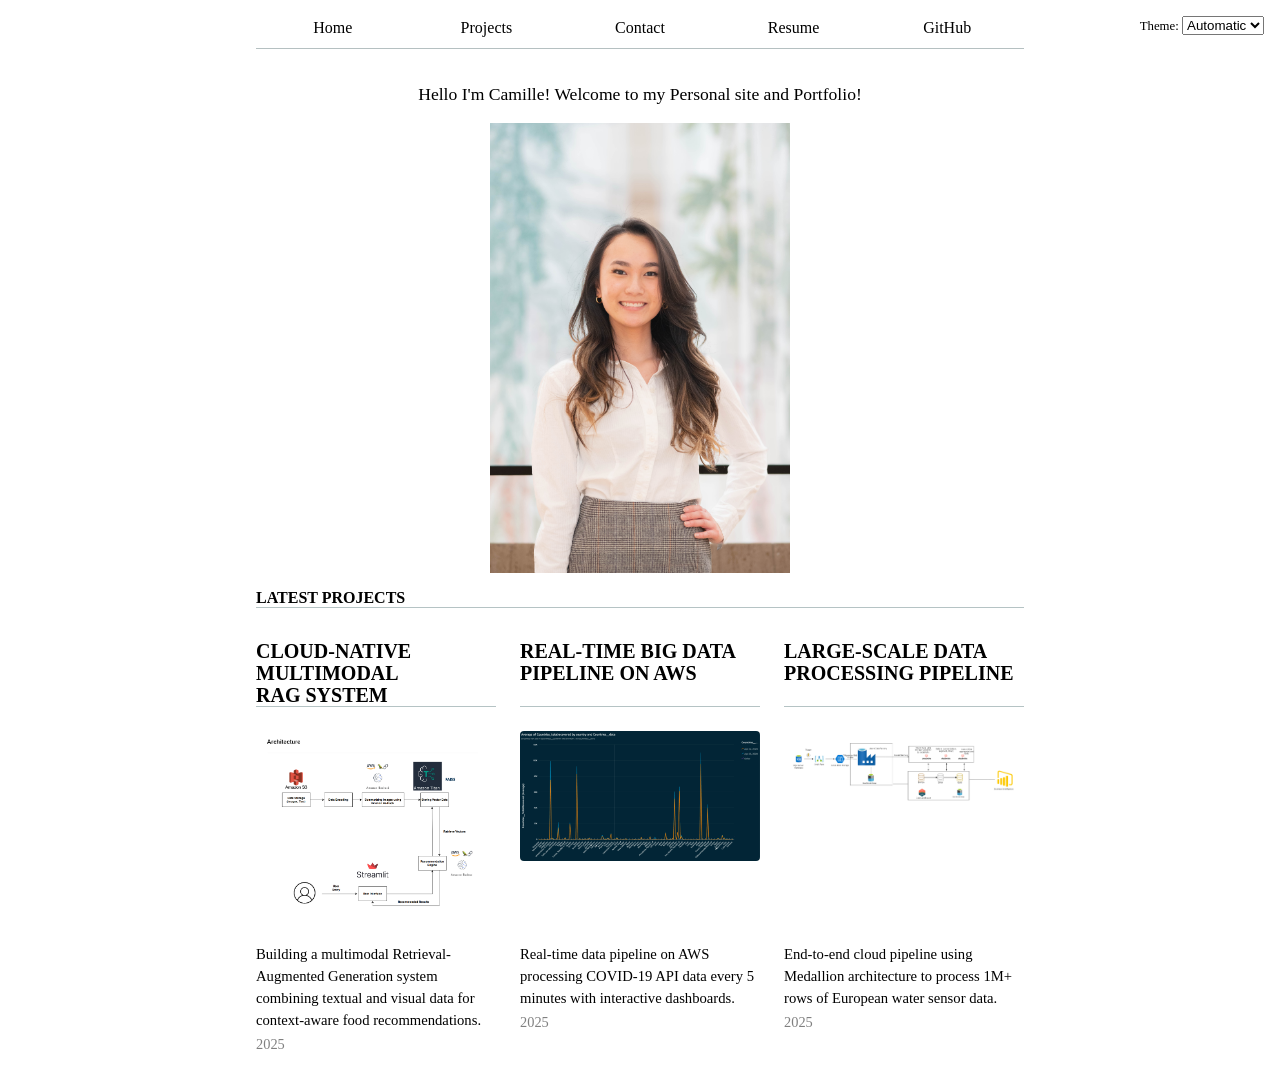
==== index.html @ 056958ed "Initial commit" ====
<!DOCTYPE html>
<html lang="en">
<head>
  <meta charset="utf-8"/>
  <meta name="viewport" content="width=device-width, initial-scale=1.0"/>
  <meta name="description" content="Camille Tran's personal portfolio showcasing data engineering, machine learning, and cloud computing projects."/>
  <meta name="author" content="Camille Tran"/>
  <title>Home - Camille Tran</title>
  <link href="style.css" rel="stylesheet"/>
</head>

<body>
  <!-- <h1>Camille Tran's Portfolio</h1> -->
   
  <p class="welcome">Hello I'm Camille! Welcome to my Personal site and Portfolio!</p>

  <img alt="Camille, smiling at the camera" class="profile-pic" src="images/ProfilePic.jpg"/>

  <!-- Latest Projects Section -->
  <h2>Latest Projects</h2>
  <div class="projects">
    <!-- Auto-inserted project cards from JS -->
  </div>

  <!-- Scripts -->
  <script src="global.js" type="module"></script>
  <script src="index.js" type="module" defer></script>
</body>
</html>
---- style.css ----
/* ============================================
   GLOBAL STYLES - Base styles for all pages
   ============================================ */

/* Color Scheme Variables */
html {
  color-scheme: light dark;
}

:root {
  --text-color: canvastext;
  --background-color: canvas;
  --border-color: oklch(50% 10% 200 / 40%);
  --color-accent: oklch(60% 50% 340); /* pinkish fallback */
}

html {
  accent-color: var(--color-accent);
}

/* Base Body Styles */
body {
  font-family: "Times New Roman", Times, serif;
  max-width: 100ch;
  margin-inline: max(1em, (100% - 100ch) / 2);
  padding-inline: 1em;
  line-height: 1.5;
  background: var(--background-color);
  color: var(--text-color);
}

/* Typography */
h1, h2, h3, h4, h5, h6 {
  line-height: 1.1;
  text-wrap: balance;
}

h1 {
  text-align: center;
  font-size: 300%;
  margin-top: 1rem;
  margin-bottom: 1rem;
  text-transform: uppercase;
}

h2 {
  font-size: 12pt;
  text-transform: uppercase;
  font-weight: bold;
  border-bottom: 1px solid var(--border-color);
  margin-bottom: 0.5em;
}

h3 {
  font-size: 11pt;
  font-weight: bold;
  margin-bottom: 0;
}

section {
  margin-bottom: 2rem;
}

ul {
  padding-left: 1em;
  margin-top: 0.2em;
  font-size: 11pt;
}

p, li {
  font-size: 11pt;
  margin: 0.2em 0;
}

/* Form Elements */
input, textarea, button {
  font: inherit;
  padding: 0.5em;
  border: 1px solid #ccc;
  border-radius: 4px;
}

/* Utility Classes */
.year {
  color: gray;
  font-family: Baskerville, serif;
  font-variant-numeric: oldstyle-nums;
  font-size: 0.9em;
}


/* ============================================
   NAVIGATION - Appears on all pages
   ============================================ */

nav {
  display: flex;
  border-bottom: 1px solid oklch(80% 3% 200);
  margin-bottom: 2rem;
}

nav ul,
nav li {
  display: contents;
}

nav a {
  flex: 1;
  text-align: center;
  text-decoration: none;
  color: inherit;
  padding: 0.5em;
}

nav a.current {
  border-bottom: 0.4em solid oklch(80% 3% 200);
  padding-bottom: 0.1em;
}

nav a:hover {
  border-bottom: 0.4em solid var(--color-accent);
  background-color: oklch(from var(--color-accent) 95% 5% h);
}

/* Color Scheme Switcher */
.color-scheme {
  position: absolute;
  top: 1rem;
  right: 1rem;
  font-size: 0.8rem;
  font-family: inherit;
  z-index: 999;
}


/* ============================================
   HOME PAGE - index.html
   ============================================ */

.profile-pic {
  display: block;
  margin: 1rem auto;
  max-width: 300px;
  height: auto;
}

.welcome {
  text-align: center;
  margin-top: 1.5rem;
  font-size: 1.1rem;
}


/* ============================================
   PROJECTS PAGE - projects/index.html
   ============================================ */

/* Project Grid View */
.projects {
  display: grid;
  grid-template-columns: repeat(auto-fill, minmax(15em, 1fr));
  gap: 1.5em;
  margin-top: 2rem;
}

.projects article {
  display: grid;
  grid-template-rows: subgrid;
  grid-row: span 3;
  transition: transform 0.2s, box-shadow 0.2s;
}

.projects article:hover {
  transform: translateY(-4px);
  box-shadow: 0 4px 12px rgba(0, 0, 0, 0.1);
}

.projects h2 {
  margin: 0;
  font-size: 1.25rem;
}

.projects img {
  width: 100%;
  height: auto;
  object-fit: cover;
  max-height: 250px;
  border-radius: 4px;
}

/* Search Bar */
.searchBar {
  width: 100%;
  max-width: 40em;
  padding: 0.75em 1em;
  font-size: 1rem;
  border: 2px solid var(--border-color);
  border-radius: 6px;
  margin-bottom: 1em;
  transition: border-color 0.2s;
}

.searchBar:focus {
  outline: none;
  border-color: var(--color-accent);
}

/* Filter Container */
.filter-container {
  border: 1px solid var(--border-color);
  padding: 1em;
  border-radius: 6px;
  margin-block: 1.5em;
  background-color: oklch(from var(--color-accent) 98% 2% h);
}

.filter-container h3 {
  margin-top: 0;
  margin-bottom: 0.75em;
  font-size: 0.95rem;
  text-transform: uppercase;
  border-bottom: 1px solid var(--border-color);
  padding-bottom: 0.4em;
}

.filter-section {
  margin-bottom: 1em;
}

.filter-section h4 {
  font-size: 0.85rem;
  font-weight: bold;
  margin-bottom: 0.5em;
  color: var(--text-color);
}

.filter-options {
  display: flex;
  flex-wrap: wrap;
  gap: 0.5em;
}

.filter-pill {
  padding: 0.35em 0.9em;
  font-size: 0.8rem;
  font-weight: 500;
  border: 1.5px solid var(--border-color);
  border-radius: 16px;
  background-color: transparent;
  color: var(--text-color);
  cursor: pointer;
  transition: all 0.2s ease;
  font-family: inherit;
}

.filter-pill:hover {
  border-color: var(--color-accent);
  background-color: oklch(from var(--color-accent) 95% 5% h);
  transform: translateY(-2px);
  box-shadow: 0 2px 4px rgba(0, 0, 0, 0.1);
}

.filter-pill.active {
  background-color: var(--color-accent);
  color: white;
  border-color: var(--color-accent);
  font-weight: 600;
}

.filter-pill.active:hover {
  background-color: oklch(from var(--color-accent) 50% 20% h);
  border-color: oklch(from var(--color-accent) 50% 20% h);
}

.clear-filters {
  display: inline-block;
  padding: 0.4em 0.9em;
  background-color: var(--color-accent);
  color: white;
  border: none;
  border-radius: 4px;
  cursor: pointer;
  font-weight: bold;
  font-size: 0.8rem;
  transition: background-color 0.2s;
  margin-top: 0.4em;
}

.clear-filters:hover {
  background-color: oklch(from var(--color-accent) 50% 20% h);
}

/* Project Detail View */
.project-detail {
  max-width: 800px;
  margin: 0 auto;
}

.back-button {
  display: inline-block;
  margin-bottom: 2rem;
  padding: 0.5em 1em;
  background-color: var(--color-accent);
  color: white;
  border: none;
  border-radius: 4px;
  cursor: pointer;
  font-weight: bold;
  font-family: "Times New Roman", Times, serif;
  font-size: 1rem;
  transition: background-color 0.2s;
}

.back-button:hover {
  background-color: oklch(from var(--color-accent) 50% 20% h);
}

.detail-content {
  line-height: 1.6;
}

.detail-content h1 {
  font-size: 2.5rem;
  margin-bottom: 1rem;
  text-align: left;
}

.detail-meta {
  display: flex;
  gap: 1.5rem;
  align-items: center;
  margin-bottom: 2rem;
  flex-wrap: wrap;
}

.detail-meta .year {
  color: gray;
  font-family: Baskerville, serif;
  font-variant-numeric: oldstyle-nums;
  font-size: 1.1em;
}

.detail-link {
  padding: 0.5em 1em;
  background-color: var(--color-accent);
  color: white;
  text-decoration: none;
  border-radius: 4px;
  font-weight: bold;
  transition: background-color 0.2s;
}

.detail-link:hover {
  background-color: oklch(from var(--color-accent) 50% 20% h);
}

.detail-image {
  width: 100%;
  max-height: 500px;
  object-fit: cover;
  border-radius: 8px;
  margin-bottom: 2rem;
}

.detail-section {
  margin-bottom: 2.5rem;
}

.detail-section h2 {
  font-size: 1.5rem;
  text-transform: uppercase;
  font-weight: bold;
  border-bottom: 2px solid var(--border-color);
  padding-bottom: 0.5rem;
  margin-bottom: 1rem;
}

.detail-section p {
  font-size: 1.1rem;
  line-height: 1.7;
}

.tech-stack {
  display: flex;
  flex-wrap: wrap;
  gap: 0.75rem;
  list-style: none;
  padding: 0;
}

.tech-stack li {
  background-color: oklch(from var(--color-accent) 95% 5% h);
  color: var(--text-color);
  padding: 0.5em 1em;
  border-radius: 4px;
  border: 1px solid var(--color-accent);
  font-size: 0.95rem;
  font-weight: 500;
}


/* ============================================
   CONTACT PAGE - contact/index.html
   ============================================ */

form {
  display: grid;
  grid-template-columns: auto 1fr;
  gap: 1em;
  max-width: 40rem;
  margin: 2rem auto;
}

form label {
  display: contents;
}

form span {
  align-self: center;
  font-weight: bold;
}

form button {
  grid-column: 1 / -1;
  justify-self: start;
  padding: 0.5em 1em;
  background-color: var(--color-accent);
  color: white;
  border: none;
  cursor: pointer;
  font-weight: bold;
}

form button:hover {
  background-color: oklch(from var(--color-accent) 50% 20% h);
}


/* ============================================
   RESUME PAGE - resume/index.html
   Note: Additional styles in inline <style> tag
   ============================================ */
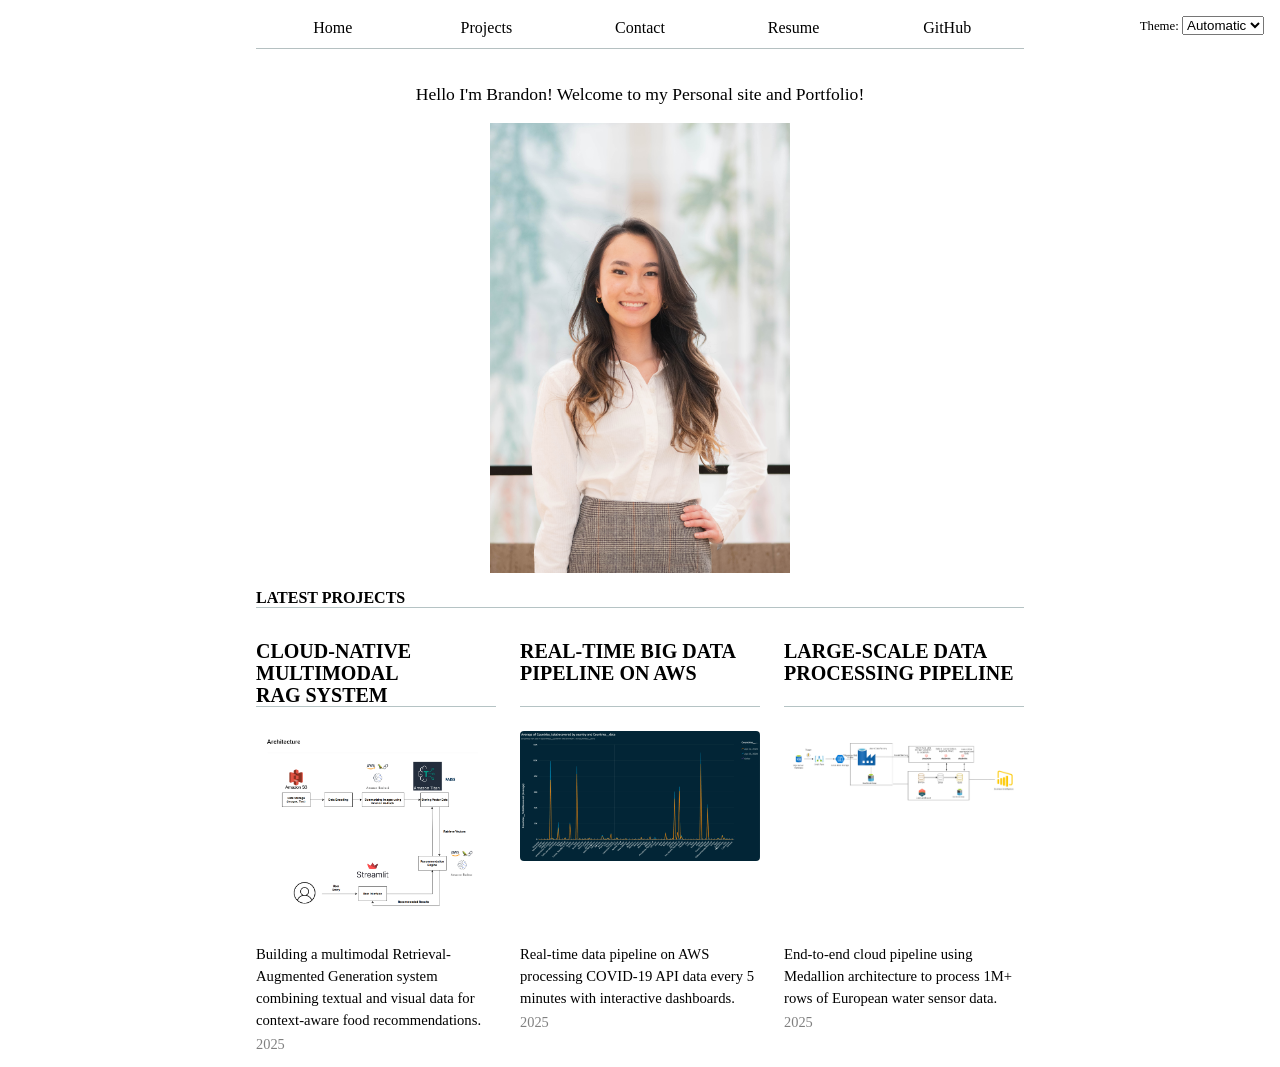
==== commit a7123b0a: "Change Profile Pic" ====
--- a/index.html
+++ b/index.html
@@ -12,9 +12,9 @@
 <body>
   <!-- <h1>Camille Tran's Portfolio</h1> -->
    
-  <p class="welcome">Hello I'm Camille! Welcome to my Personal site and Portfolio!</p>
+  <p class="welcome">Hello I'm Brandon! Welcome to my Personal site and Portfolio!</p>
 
-  <img alt="Camille, smiling at the camera" class="profile-pic" src="images/ProfilePic.jpg"/>
+  <img alt="Brandon, smiling at the camera" class="profile-pic" src="images/ProfilePic.jpg"/>
 
   <!-- Latest Projects Section -->
   <h2>Latest Projects</h2>
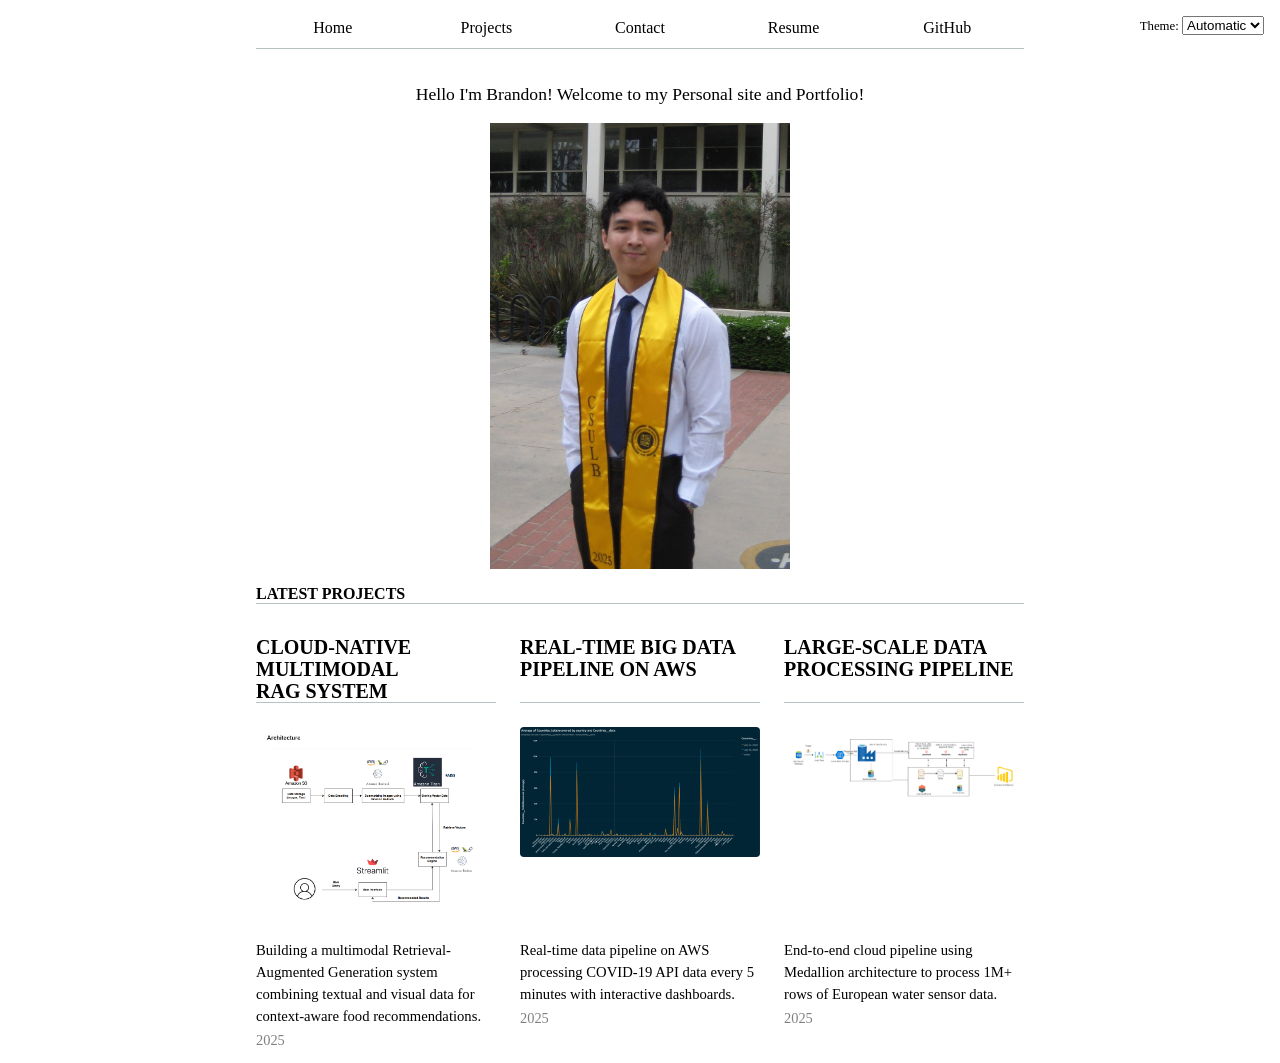
==== commit 5dc5671a: "cutie photo got removed" ====
--- a/index.html
+++ b/index.html
@@ -14,7 +14,7 @@
    
   <p class="welcome">Hello I'm Brandon! Welcome to my Personal site and Portfolio!</p>
 
-  <img alt="Brandon, smiling at the camera" class="profile-pic" src="images/ProfilePic.jpg"/>
+  <img alt="Brandon, smiling at the camera" class="profile-pic" src="images/photo_linkedin.jpg"/>
 
   <!-- Latest Projects Section -->
   <h2>Latest Projects</h2>
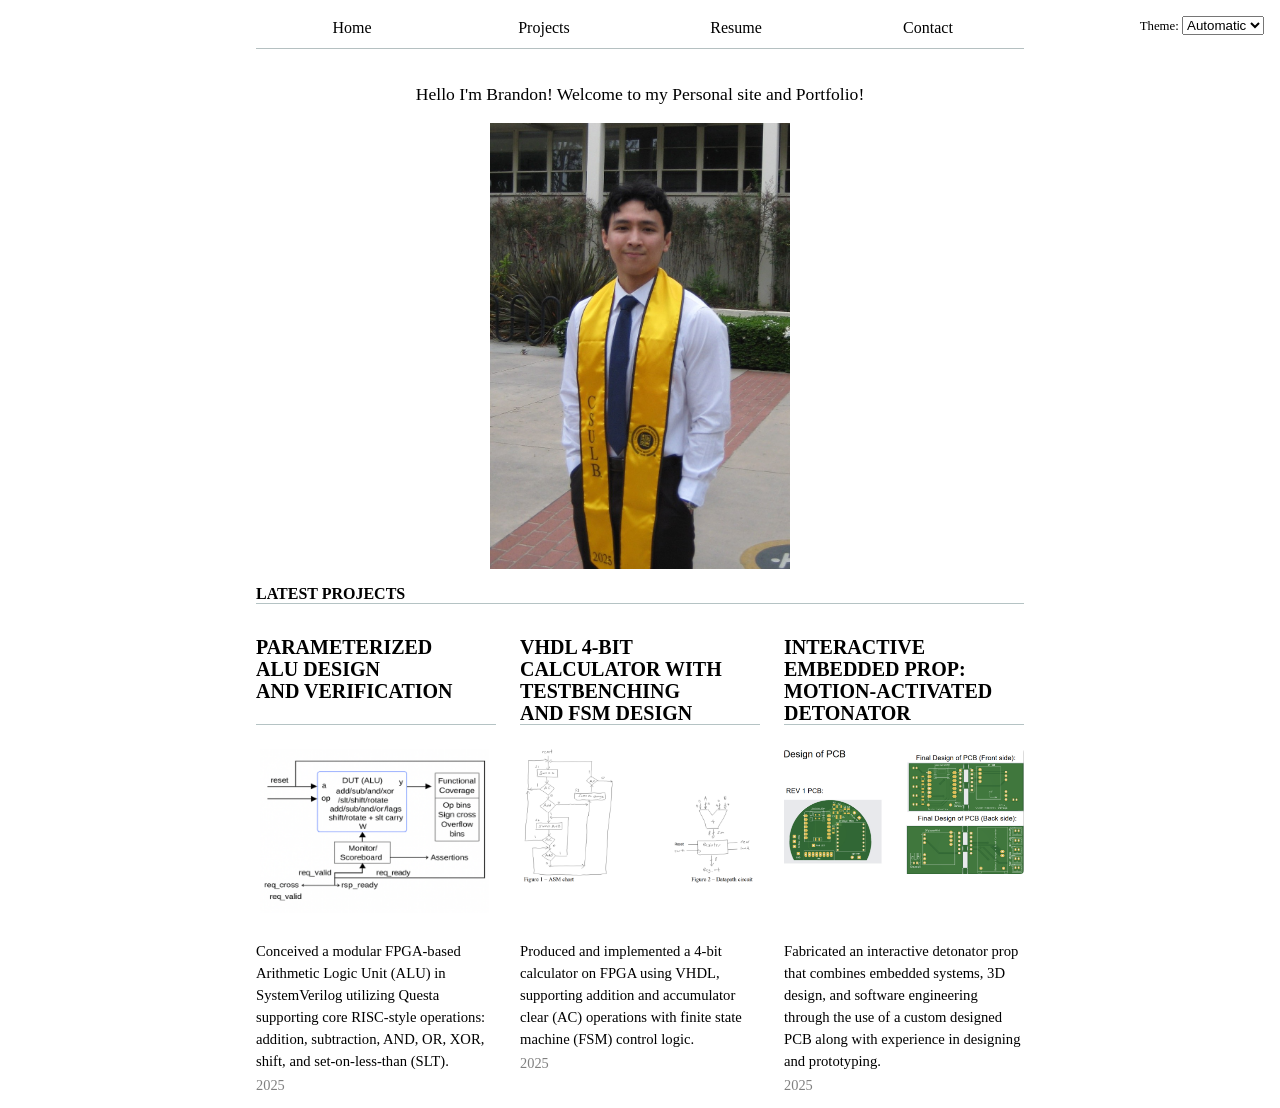
==== commit ee7c6be7: "Brandon-Dinh-Portfolio index.js" ====
--- a/index.html
+++ b/index.html
@@ -3,14 +3,14 @@
 <head>
   <meta charset="utf-8"/>
   <meta name="viewport" content="width=device-width, initial-scale=1.0"/>
-  <meta name="description" content="Camille Tran's personal portfolio showcasing data engineering, machine learning, and cloud computing projects."/>
-  <meta name="author" content="Camille Tran"/>
-  <title>Home - Camille Tran</title>
+  <meta name="description" content="Brandon Dinh's personal portfolio showcasing data engineering, machine learning, and cloud computing projects."/>
+  <meta name="author" content="Brandon Dinh"/>
+  <title>Home - Brandon Dinh</title>
   <link href="style.css" rel="stylesheet"/>
 </head>
 
 <body>
-  <!-- <h1>Camille Tran's Portfolio</h1> -->
+  <!-- <h1>Brandon Dinh's Portfolio</h1> -->
    
   <p class="welcome">Hello I'm Brandon! Welcome to my Personal site and Portfolio!</p>
 
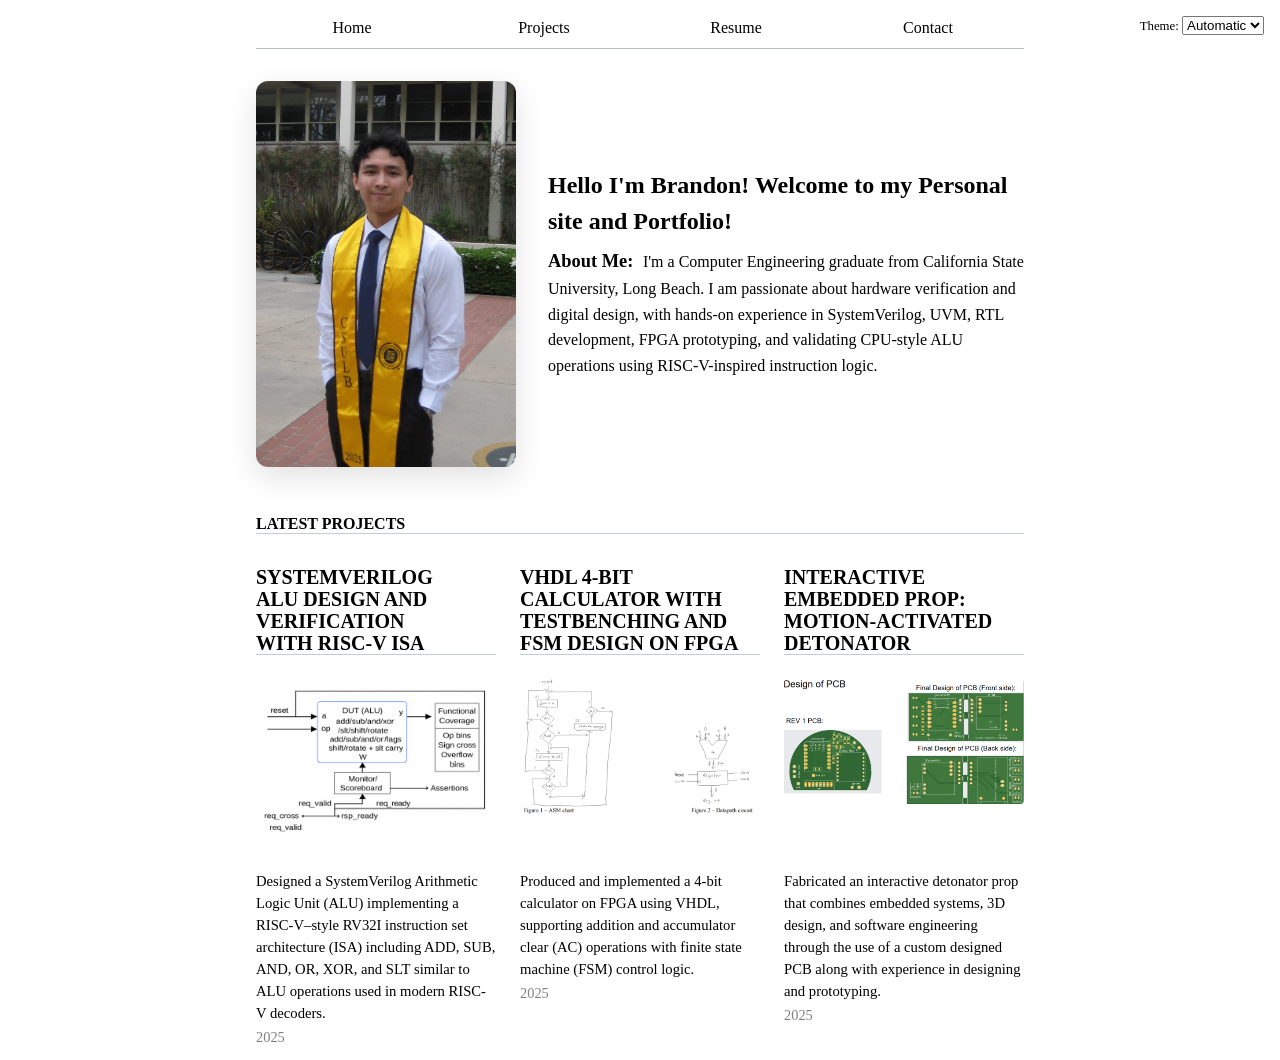
==== commit 756d6cd5: "updating the image and description" ====
--- a/index.html
+++ b/index.html
@@ -11,10 +11,18 @@
 
 <body>
   <!-- <h1>Brandon Dinh's Portfolio</h1> -->
-   
-  <p class="welcome">Hello I'm Brandon! Welcome to my Personal site and Portfolio!</p>
 
-  <img alt="Brandon, smiling at the camera" class="profile-pic" src="images/photo_linkedin.jpg"/>
+  <section class="hero">
+    <img
+      alt="Brandon, smiling at the camera"
+      class="profile-pic"
+      src="images/photo_linkedin.jpg"
+    />
+    <div class="hero-text">
+      <p class="welcome">Hello I'm Brandon! Welcome to my Personal site and Portfolio!</p>
+      <p class="intro"><span class="intro-label">About Me:</span> I'm a Computer Engineering graduate from California State University, Long Beach. I am passionate about hardware verification and digital design, with hands-on experience in SystemVerilog, UVM, RTL development, FPGA prototyping, and validating CPU-style ALU operations using RISC-V-inspired instruction logic.</p>
+    </div>
+  </section>
 
   <!-- Latest Projects Section -->
   <h2>Latest Projects</h2>
--- a/style.css
+++ b/style.css
@@ -10,8 +10,8 @@
 :root {
   --text-color: canvastext;
   --background-color: canvas;
-  --border-color: oklch(50% 10% 200 / 40%);
-  --color-accent: oklch(60% 50% 340); /* pinkish fallback */
+  --border-color: oklch(60% 12% 220 / 40%);
+  --color-accent: oklch(68% 27% 220); /* slightly deeper light blue */
 }
 
 html {
@@ -137,17 +137,68 @@
    HOME PAGE - index.html
    ============================================ */
 
+.hero {
+  display: flex;
+  align-items: center;
+  gap: 2rem;
+  margin: 2rem 0 3rem;
+}
+
 .profile-pic {
   display: block;
-  margin: 1rem auto;
-  max-width: 300px;
+  width: min(32vw, 260px);
   height: auto;
+  margin: 0;
+  border-radius: 12px;
+  box-shadow: 0 10px 30px rgba(0, 0, 0, 0.12);
+}
+
+.hero-text {
+  flex: 1;
 }
 
 .welcome {
-  text-align: center;
-  margin-top: 1.5rem;
-  font-size: 1.1rem;
+  font-size: 1.5rem;
+  font-weight: 600;
+  margin: 0;
+  text-align: left;
+}
+
+.intro {
+  margin-top: 0.5rem;
+  font-size: 1rem;
+  line-height: 1.6;
+}
+
+.intro-label {
+  font-weight: 700;
+  font-size: 1.15rem;
+  margin-right: 0.35rem;
+}
+
+@media (max-width: 720px) {
+  .hero {
+    flex-direction: column;
+    text-align: center;
+  }
+
+  .hero-text {
+    width: 100%;
+  }
+
+  .profile-pic {
+    margin: 0 auto;
+    width: min(60vw, 260px);
+  }
+
+  .welcome {
+    text-align: center;
+    font-size: 1.2rem;
+  }
+
+  .intro {
+    text-align: center;
+  }
 }
 
 
@@ -398,6 +449,160 @@
   font-weight: 500;
 }
 
+/* ============================================
+   CODE VIEWER - Horizontal Tabs Layout
+   Shows source code files in tabbed interface
+   Used in project detail pages
+   ============================================ */
+
+/* Main container for code viewer */
+.code-viewer-container {
+  background-color: var(--background-color);
+  border: 1px solid var(--border-color);
+  border-radius: 8px;
+  overflow: hidden;
+  margin-top: 1rem;
+}
+
+/* Horizontal tab list at the top */
+.code-tabs {
+  display: flex;
+  background-color: oklch(from var(--color-accent) 97% 2% h);
+  border-bottom: 1px solid var(--border-color);
+  overflow-x: auto;
+  /* Allow horizontal scrolling on mobile */
+  scrollbar-width: thin;
+}
+
+/* Individual tab button */
+.code-tab-button {
+  background: transparent;
+  border: none;
+  color: var(--text-color);
+  padding: 0.75rem 1.25rem;
+  cursor: pointer;
+  font-size: 0.9rem;
+  font-family: 'Monaco', 'Menlo', 'Courier New', monospace;
+  border-bottom: 2px solid transparent;
+  transition: all 0.2s ease;
+  white-space: nowrap;
+  opacity: 0.7;
+}
+
+.code-tab-button:hover {
+  background-color: oklch(from var(--color-accent) 92% 3% h);
+  opacity: 1;
+}
+
+/* Active tab styling */
+.code-tab-button.active {
+  color: var(--color-accent);
+  border-bottom-color: var(--color-accent);
+  background-color: var(--background-color);
+  opacity: 1;
+  font-weight: 600;
+}
+
+/* Tab content panels */
+.code-tab-content {
+  display: none;
+}
+
+.code-tab-content.active {
+  display: block;
+}
+
+/* Code display area */
+.code-display {
+  background-color: var(--background-color);
+  padding: 1.5rem;
+  overflow-x: auto;
+  max-height: 500px;
+  overflow-y: auto;
+}
+
+.code-display.image-display {
+  padding: 0;
+  max-height: none;
+  overflow: visible;
+}
+
+.code-display.image-display img {
+  display: block;
+  width: 100%;
+  height: auto;
+}
+
+.code-display pre {
+  margin: 0;
+  font-family: 'Monaco', 'Menlo', 'Courier New', monospace;
+  font-size: 0.875rem;
+  line-height: 1.6;
+  color: var(--text-color);
+}
+
+/* Individual code lines with line numbers */
+.code-line {
+  display: block;
+}
+
+.line-number {
+  display: inline-block;
+  width: 3rem;
+  color: #999;
+  text-align: right;
+  margin-right: 1rem;
+  user-select: none;
+  opacity: 0.5;
+}
+
+.line-content {
+  color: var(--text-color);
+}
+
+/* Basic syntax highlighting colors */
+.syntax-keyword {
+  color: #d73a49;
+  font-weight: 600;
+}
+
+.syntax-type {
+  color: #005cc5;
+}
+
+.syntax-string {
+  color: #032f62;
+}
+
+.syntax-comment {
+  color: #6a737d;
+  font-style: italic;
+}
+
+.syntax-number {
+  color: #005cc5;
+}
+
+.syntax-function {
+  color: #6f42c1;
+}
+
+.syntax-operator {
+  color: #d73a49;
+}
+
+/* Responsive: Stack tabs on very small screens */
+@media (max-width: 480px) {
+  .code-tabs {
+    flex-wrap: wrap;
+  }
+
+  .code-tab-button {
+    flex: 1 1 auto;
+    min-width: fit-content;
+  }
+}
+
 
 /* ============================================
    CONTACT PAGE - contact/index.html
